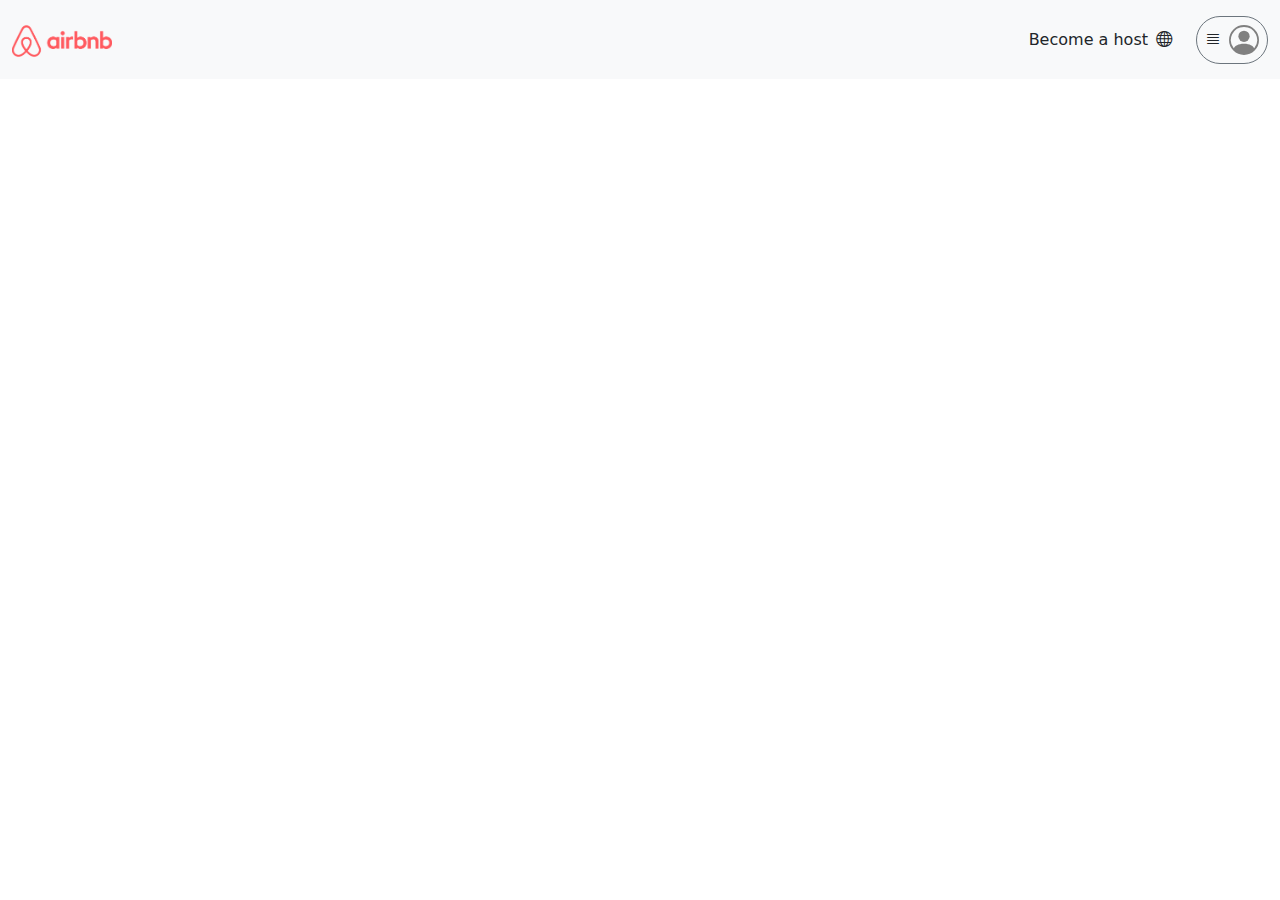
==== page2.html @ 9e8c6725 "fra" ====
<!DOCTYPE html>
<html lang="en">

<head>
    <meta charset="UTF-8">
    <meta name="viewport" content="width=device-width, initial-scale=1.0">
    <link href="https://cdn.jsdelivr.net/npm/bootstrap@5.3.3/dist/css/bootstrap.min.css" rel="stylesheet"
        integrity="sha384-QWTKZyjpPEjISv5WaRU9OFeRpok6YctnYmDr5pNlyT2bRjXh0JMhjY6hW+ALEwIH" crossorigin="anonymous">
    <link rel="stylesheet" href="https://cdn.jsdelivr.net/npm/bootstrap-icons@1.11.3/font/bootstrap-icons.min.css">
    <link rel="stylesheet" href="style.css">
    <title>page 2</title>
</head>
<header>
    <nav class="navbar bg-body-tertiary">
        <div class="container-fluid">
            <a class="navbar-brand navPage2" href="#">
                <img src="assets/logo-pink.png" alt="Logo" width="28" height="50" class="d-inline-block align-text-top">

            </a>

            <div class="d-flex gap-4 justify-content-center align-items-center">
                <div class="d-flex align-items-center gap-2 host">
                    <p class="mb-0">Become a host</p>
                    <i class="bi bi-globe"></i>
                </div>
                <div>
                    <span class="d-flex align-items-center gap-2 rounded-pill border border-secondary p-2">
                        <i class="bi bi-justify"></i>
                        <svg xmlns="http://www.w3.org/2000/svg" width="30" height="30" fill="grey"
                            class="bi bi-person-circle" viewBox="0 0 16 16">
                            <path d="M11 6a3 3 0 1 1-6 0 3 3 0 0 1 6 0" />
                            <path fill-rule="evenodd"
                                d="M0 8a8 8 0 1 1 16 0A8 8 0 0 1 0 8m8-7a7 7 0 0 0-5.468 11.37C3.242 11.226 4.805 10 8 10s4.757 1.225 5.468 2.37A7 7 0 0 0 8 1" />
                        </svg>
                    </span>
                </div>
            </div>



    </nav>
</header>

<body>

</body>
<script src="https://cdn.jsdelivr.net/npm/bootstrap@5.3.3/dist/js/bootstrap.bundle.min.js"
    integrity="sha384-YvpcrYf0tY3lHB60NNkmXc5s9fDVZLESaAA55NDzOxhy9GkcIdslK1eN7N6jIeHz"
    crossorigin="anonymous"></script>


</html>
---- style.css ----
.navbar-brand img{
    width: 100px;
}



.Ricerca-Generale input{
    width: 600px;
    padding: 15px;
    border: none;

    
}


/* style pagina 2 */
.host{
    cursor: pointer;
}
.host:hover {
    border-radius: 30px;
    background-color: lightgrey;
    
}

/* fine style pagina 2 */
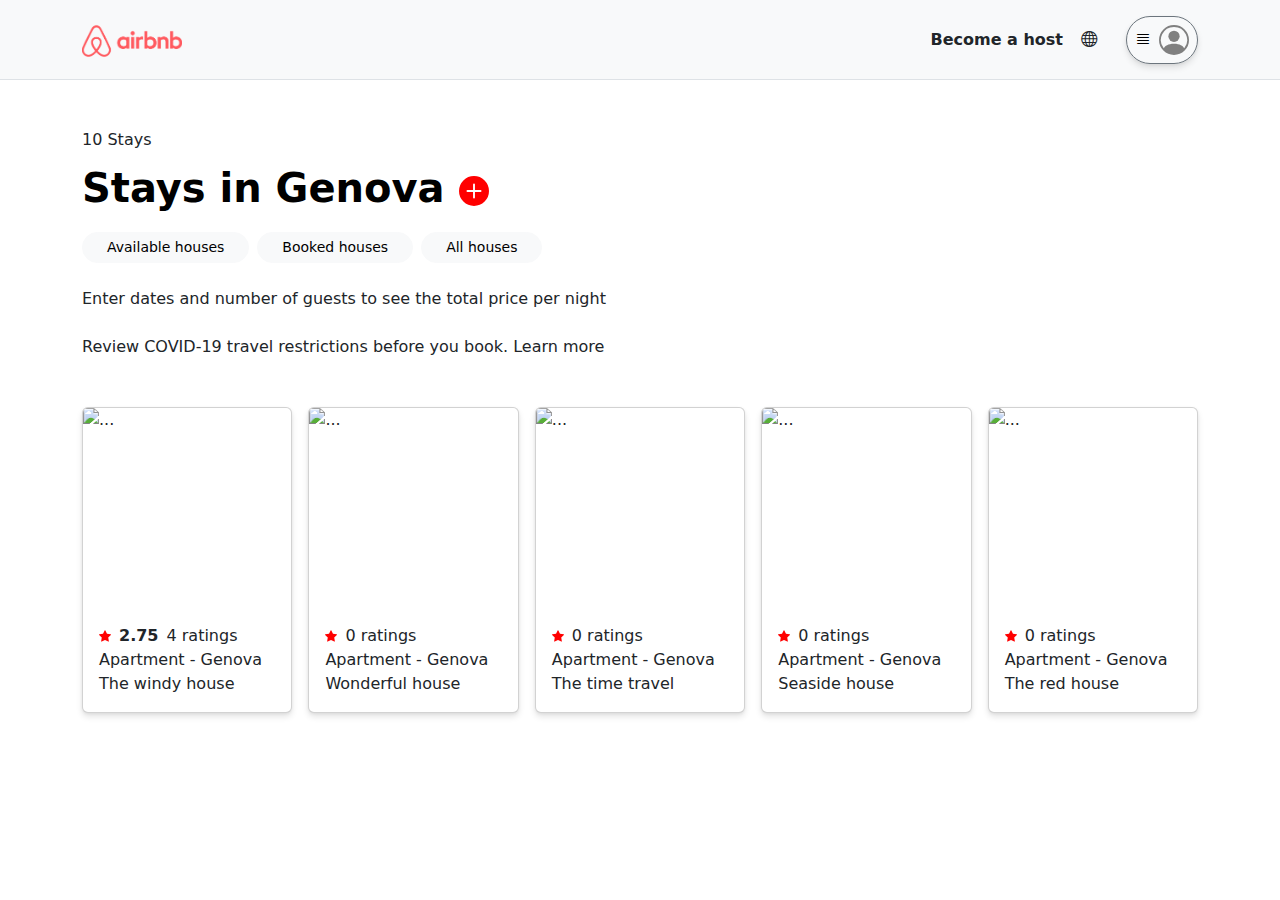
==== commit 586e105f: "fra" ====
--- a/page2.html
+++ b/page2.html
@@ -7,25 +7,46 @@
     <link href="https://cdn.jsdelivr.net/npm/bootstrap@5.3.3/dist/css/bootstrap.min.css" rel="stylesheet"
         integrity="sha384-QWTKZyjpPEjISv5WaRU9OFeRpok6YctnYmDr5pNlyT2bRjXh0JMhjY6hW+ALEwIH" crossorigin="anonymous">
     <link rel="stylesheet" href="https://cdn.jsdelivr.net/npm/bootstrap-icons@1.11.3/font/bootstrap-icons.min.css">
-    <link rel="stylesheet" href="style.css">
+    <link rel="stylesheet" href="style2.css">
     <title>page 2</title>
 </head>
 <header>
-    <nav class="navbar bg-body-tertiary">
-        <div class="container-fluid">
+    <nav class="navbar bg-body-tertiary border-bottom">
+        <div class="container">
             <a class="navbar-brand navPage2" href="#">
-                <img src="assets/logo-pink.png" alt="Logo" width="28" height="50" class="d-inline-block align-text-top">
+                <img src="assets/logo-pink.png" alt="Logo" width="100" height="50"
+                    class="d-inline-block align-text-top">
 
             </a>
 
             <div class="d-flex gap-4 justify-content-center align-items-center">
-                <div class="d-flex align-items-center gap-2 host">
-                    <p class="mb-0">Become a host</p>
-                    <i class="bi bi-globe"></i>
-                </div>
+                <div class="d-flex align-items-center gap-2">
+                    <div class="host">
+                        <p class="mb-0 fw-bold">Become a host</p>
+                    </div>
+                    <div class="mondo">
+                        <i class="bi bi-globe"></i>
+                    </div>
+                </div>
+                <!-- div che contiene lo span user col menu dropdown -->
                 <div>
-                    <span class="d-flex align-items-center gap-2 rounded-pill border border-secondary p-2">
-                        <i class="bi bi-justify"></i>
+                    <span
+                        class="d-flex align-items-center gap-2 rounded-pill border border-secondary p-2 dropdown user">
+                        <a href="#" class="dropdown-toggle" data-bs-toggle="dropdown" aria-expanded="false"
+                            style="color: black;"><i class="bi bi-justify"></i></a>
+                        <ul class="dropdown-menu dropdown-menu-lg-end">
+                            <li><a class="dropdown-item" href="#">Registrati</a></li>
+                            <li><a class="dropdown-item" href="#">Accedi</a></li>
+                            <li>
+                                <hr class="dropdown-divider">
+                            </li>
+                            <li><a class="dropdown-item" href="#">Gift Card</a></li>
+                            <li><a class="dropdown-item" href="#">Affitta con Airbnb</a></li>
+                            <li><a class="dropdown-item" href="#">Proponi un'esperienza</a></li>
+                            <li><a class="dropdown-item" href="#">Centro assistenza</a></li>
+                        </ul>
+
+
                         <svg xmlns="http://www.w3.org/2000/svg" width="30" height="30" fill="grey"
                             class="bi bi-person-circle" viewBox="0 0 16 16">
                             <path d="M11 6a3 3 0 1 1-6 0 3 3 0 0 1 6 0" />
@@ -42,6 +63,136 @@
 </header>
 
 <body>
+    <main>
+        <!-- hero -->
+
+        <div class="container col-xxl-10  mb-0 staysIn">
+            <div class="row flex-lg-row-reverse align-items-center g-5 py-5">
+                <div class="col-10 col-sm-8 col-lg-6">
+
+                </div>
+                <div class="col-lg-6">
+                    <p class="fs-6 text-nowrap">10 Stays</p>
+                    <h1 class="display-6 fw-bold text-body-emphasis lh-1 mb-4">
+                        Stays in Genova
+                        <svg xmlns="http://www.w3.org/2000/svg" width="30" height="30" fill="red"
+                            class="bi bi-plus-circle-fill" viewBox="0 0 16 16">
+                            <path
+                                d="M16 8A8 8 0 1 1 0 8a8 8 0 0 1 16 0M8.5 4.5a.5.5 0 0 0-1 0v3h-3a.5.5 0 0 0 0 1h3v3a.5.5 0 0 0 1 0v-3h3a.5.5 0 0 0 0-1h-3z" />
+                        </svg>
+                    </h1>
+                    <div class="d-grid gap-2 d-md-flex justify-content-md-start">
+                        <button type="button" class="btn btn-light btn-sm px-4 text-black rounded-pill">Available
+                            houses</button>
+                        <button type="button" class="btn btn-light btn-sm px-4 text-black rounded-pill">Booked
+                            houses</button>
+                        <button type="button" class="btn btn-light btn-sm px-4 text-black rounded-pill">All
+                            houses</button>
+                    </div>
+                    <p class="fs-6 mt-4 text-nowrap">Enter dates and number of guests to see the total price per night
+                    </p>
+                    <p class="fs-6 mt-4 mb-0 text-nowrap">Review COVID-19 travel restrictions before you book. Learn
+                        more</p>
+                </div>
+            </div>
+        </div>
+        <!-- sezione con le card -->
+        <div class="container d-flex gap-3 mb-4">
+            <div class="card" style="width: 18rem;">
+                <img src="assets/image g1.jpg" class="card-img-top img-fluid" alt="..."
+                    style="object-fit: cover; height: 200px;">
+                <div class="card-body">
+                    <div class="d-flex gap-2 align-items-center">
+                        <svg xmlns="http://www.w3.org/2000/svg" width="12" height="12" fill="red"
+                            class="bi bi-star-fill" viewBox="0 0 16 16">
+                            <path
+                                d="M3.612 15.443c-.386.198-.824-.149-.746-.592l.83-4.73L.173 6.765c-.329-.314-.158-.888.283-.95l4.898-.696L7.538.792c.197-.39.73-.39.927 0l2.184 4.327 4.898.696c.441.062.612.636.282.95l-3.522 3.356.83 4.73c.078.443-.36.79-.746.592L8 13.187l-4.389 2.256z" />
+                        </svg>
+                        <!-- ricordati!mb-0 per <p>: Elimina il margine inferiore predefinito dei paragrafi, che spesso causa disallineamenti. -->
+                        <p class="fs-6 fw-bold mb-0">2.75</p>
+                        <p class="fs-6 mb-0">4 ratings</p>
+                    </div>
+                    <p class="card-text">Apartment - Genova <br> The windy house</p>
+                </div>
+            </div>
+            <div class="card" style="width: 18rem;">
+                <img src="assets/image g2.jpg" class="card-img-top img-fluid" alt="..."
+                    style="object-fit: cover; height: 200px;">
+                <div class="card-body">
+                    <div class="d-flex gap-2 align-items-center">
+                        <svg xmlns="http://www.w3.org/2000/svg" width="12" height="12" fill="red"
+                            class="bi bi-star-fill" viewBox="0 0 16 16">
+                            <path
+                                d="M3.612 15.443c-.386.198-.824-.149-.746-.592l.83-4.73L.173 6.765c-.329-.314-.158-.888.283-.95l4.898-.696L7.538.792c.197-.39.73-.39.927 0l2.184 4.327 4.898.696c.441.062.612.636.282.95l-3.522 3.356.83 4.73c.078.443-.36.79-.746.592L8 13.187l-4.389 2.256z" />
+                        </svg>
+
+
+                        <p class="fs-6 mb-0">0 ratings</p>
+                    </div>
+                    <p class="card-text">Apartment - Genova <br>Wonderful house</p>
+                </div>
+            </div>
+
+            <div class="card" style="width: 18rem;">
+                <img src="assets/image g3.jpg" class="card-img-top img-fluid" alt="..."
+                    style="object-fit: cover; height: 200px;">
+                <div class="card-body">
+                    <div class="d-flex gap-2 align-items-center">
+                        <svg xmlns="http://www.w3.org/2000/svg" width="12" height="12" fill="red"
+                            class="bi bi-star-fill" viewBox="0 0 16 16">
+                            <path
+                                d="M3.612 15.443c-.386.198-.824-.149-.746-.592l.83-4.73L.173 6.765c-.329-.314-.158-.888.283-.95l4.898-.696L7.538.792c.197-.39.73-.39.927 0l2.184 4.327 4.898.696c.441.062.612.636.282.95l-3.522 3.356.83 4.73c.078.443-.36.79-.746.592L8 13.187l-4.389 2.256z" />
+                        </svg>
+
+                        <p class="fs-6 mb-0">0 ratings</p>
+                    </div>
+                    <p class="card-text">Apartment - Genova <br>The time travel</p>
+                </div>
+            </div>
+
+            <div class="card" style="width: 18rem;">
+                <img src="assets/image g4.jpg" class="card-img-top img-fluid" alt="..."
+                    style="object-fit: cover; height: 200px;">
+                <div class="card-body">
+                    <div class="d-flex gap-2 align-items-center">
+                        <svg xmlns="http://www.w3.org/2000/svg" width="12" height="12" fill="red"
+                            class="bi bi-star-fill" viewBox="0 0 16 16">
+                            <path
+                                d="M3.612 15.443c-.386.198-.824-.149-.746-.592l.83-4.73L.173 6.765c-.329-.314-.158-.888.283-.95l4.898-.696L7.538.792c.197-.39.73-.39.927 0l2.184 4.327 4.898.696c.441.062.612.636.282.95l-3.522 3.356.83 4.73c.078.443-.36.79-.746.592L8 13.187l-4.389 2.256z" />
+                        </svg>
+
+
+                        <p class="fs-6 mb-0">0 ratings</p>
+                    </div>
+                    <p class="card-text">Apartment - Genova <br>Seaside house</p>
+                </div>
+            </div>
+
+            <div class="card" style="width: 18rem;">
+                <img src="assets/image g5.jpg" class="card-img-top img-fluid" alt="..."
+                    style="object-fit: cover; height: 200px;">
+                <div class="card-body">
+                    <div class="d-flex gap-2 align-items-center">
+                        <svg xmlns="http://www.w3.org/2000/svg" width="12" height="12" fill="red"
+                            class="bi bi-star-fill" viewBox="0 0 16 16">
+                            <path
+                                d="M3.612 15.443c-.386.198-.824-.149-.746-.592l.83-4.73L.173 6.765c-.329-.314-.158-.888.283-.95l4.898-.696L7.538.792c.197-.39.73-.39.927 0l2.184 4.327 4.898.696c.441.062.612.636.282.95l-3.522 3.356.83 4.73c.078.443-.36.79-.746.592L8 13.187l-4.389 2.256z" />
+                        </svg>
+
+
+                        <p class="fs-6 mb-0">0 ratings</p>
+                    </div>
+                    <p class="card-text">Apartment - Genova <br>The red house</p>
+                </div>
+            </div>
+
+
+
+
+
+
+
+    </main>
 
 </body>
 <script src="https://cdn.jsdelivr.net/npm/bootstrap@5.3.3/dist/js/bootstrap.bundle.min.js"
--- a/style2.css
+++ b/style2.css
@@ -0,0 +1,58 @@
+.body {
+    margin: 0;
+    padding: 0;
+}
+
+.host{
+padding: 5px;
+    cursor: pointer;
+}
+
+.mondo{
+    padding: 5px;
+    cursor: pointer;
+}
+
+.host:hover  {
+    background-color: rgba(211, 211, 211, 0.459);
+    border-radius: 30px;
+    padding: 5px;
+
+}
+
+.mondo:hover {
+    background-color: rgba(211, 211, 211, 0.459);
+    border-radius: 50%;
+    
+    padding: 5px;
+
+}
+
+
+
+.user {
+    box-shadow: 0 4px 6px rgba(0, 0, 0, 0.1), 0 1px 3px rgba(0, 0, 0, 0.06);
+    transition: transform 0.2s ease, box-shadow 0.2s ease;
+}
+
+.user:hover {
+    box-shadow: 0 10px 15px rgba(0, 0, 0, 0.2), 0 4px 6px rgba(0, 0, 0, 0.1);
+
+}
+
+.dropdown-toggle::after {
+    display: none !important;
+}
+
+.card {
+    box-shadow: 0 4px 6px rgba(0, 0, 0, 0.1), 0 1px 3px rgba(0, 0, 0, 0.06);
+}
+
+
+
+
+
+
+
+/* responsive css */
+
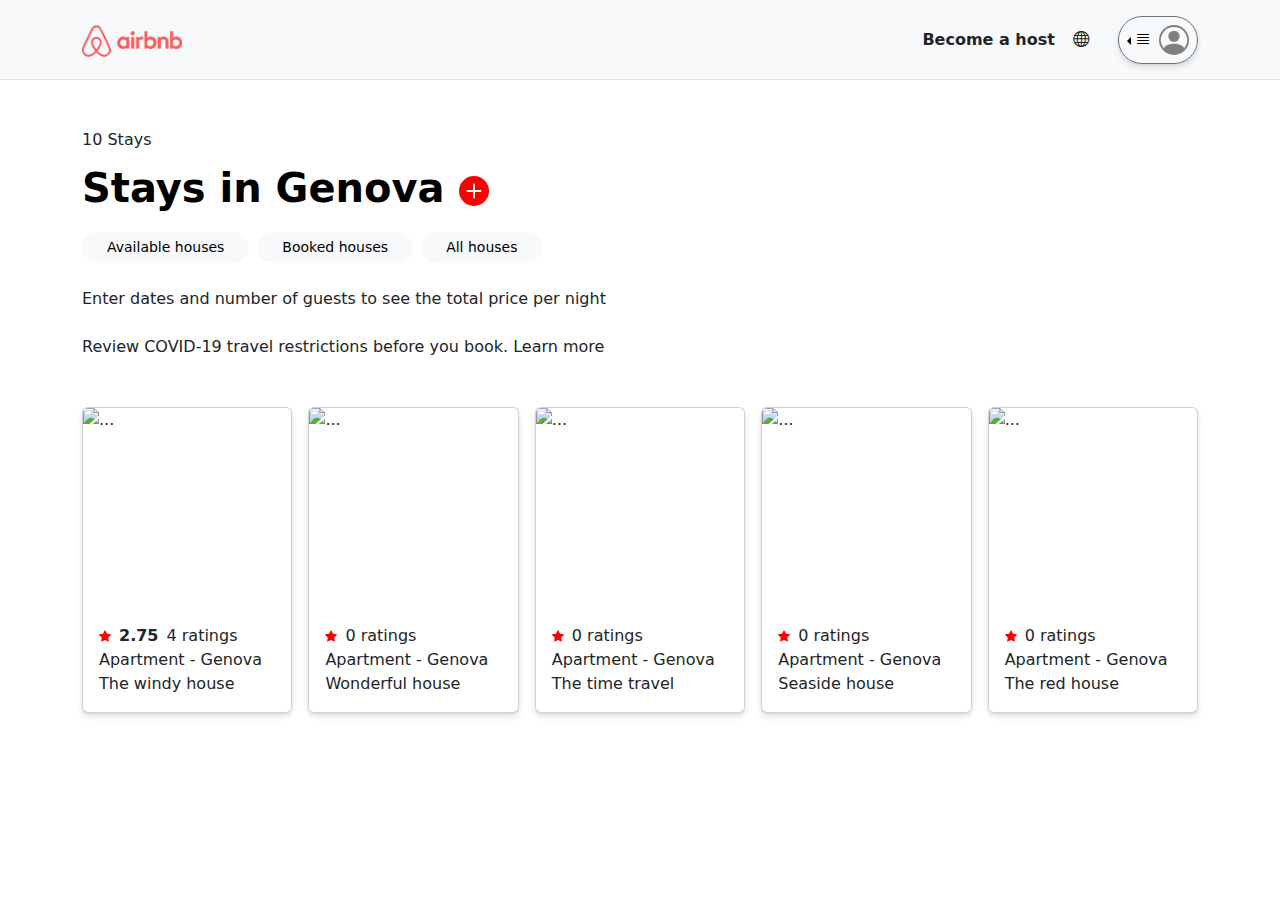
==== commit 041b77eb: "dropstart" ====
--- a/page2.html
+++ b/page2.html
@@ -31,7 +31,7 @@
                 <!-- div che contiene lo span user col menu dropdown -->
                 <div>
                     <span
-                        class="d-flex align-items-center gap-2 rounded-pill border border-secondary p-2 dropdown user">
+                        class="d-flex align-items-center gap-2 rounded-pill border border-secondary p-2 dropstart user">
                         <a href="#" class="dropdown-toggle" data-bs-toggle="dropdown" aria-expanded="false"
                             style="color: black;"><i class="bi bi-justify"></i></a>
                         <ul class="dropdown-menu dropdown-menu-lg-end">
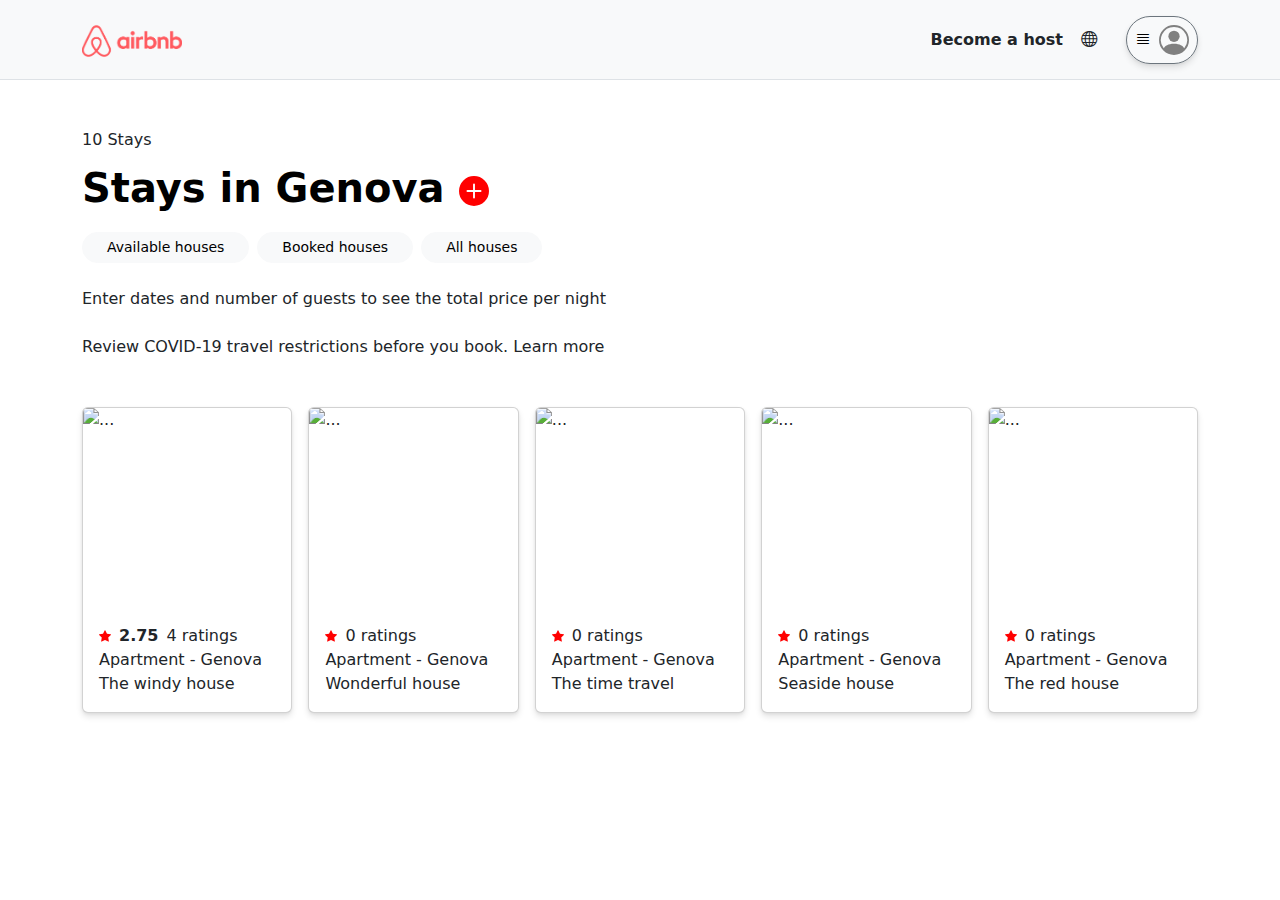
==== commit 25778e0a: "Update page2.html" ====
--- a/page2.html
+++ b/page2.html
@@ -31,10 +31,10 @@
                 <!-- div che contiene lo span user col menu dropdown -->
                 <div>
                     <span
-                        class="d-flex align-items-center gap-2 rounded-pill border border-secondary p-2 dropstart user">
+                        class="d-flex align-items-center gap-2 rounded-pill border border-secondary p-2 user">
                         <a href="#" class="dropdown-toggle" data-bs-toggle="dropdown" aria-expanded="false"
                             style="color: black;"><i class="bi bi-justify"></i></a>
-                        <ul class="dropdown-menu dropdown-menu-lg-end">
+                        <ul class="dropdown-menu dropdown-menu-lg-end"> <!--uso la classe dropdown-menu-lg-end per gestire da dove fr vedere il menu a seconda della grandezza schermo-->
                             <li><a class="dropdown-item" href="#">Registrati</a></li>
                             <li><a class="dropdown-item" href="#">Accedi</a></li>
                             <li>
--- a/style2.css
+++ b/style2.css
@@ -1,4 +1,10 @@
+ @import url('https://fonts.googleapis.com/css?family=Fira+Sans:100,200,300,400,500,600,700,800,900');
+
+
+
+
 .body {
+    font-family: Fira Sans;
     margin: 0;
     padding: 0;
 }
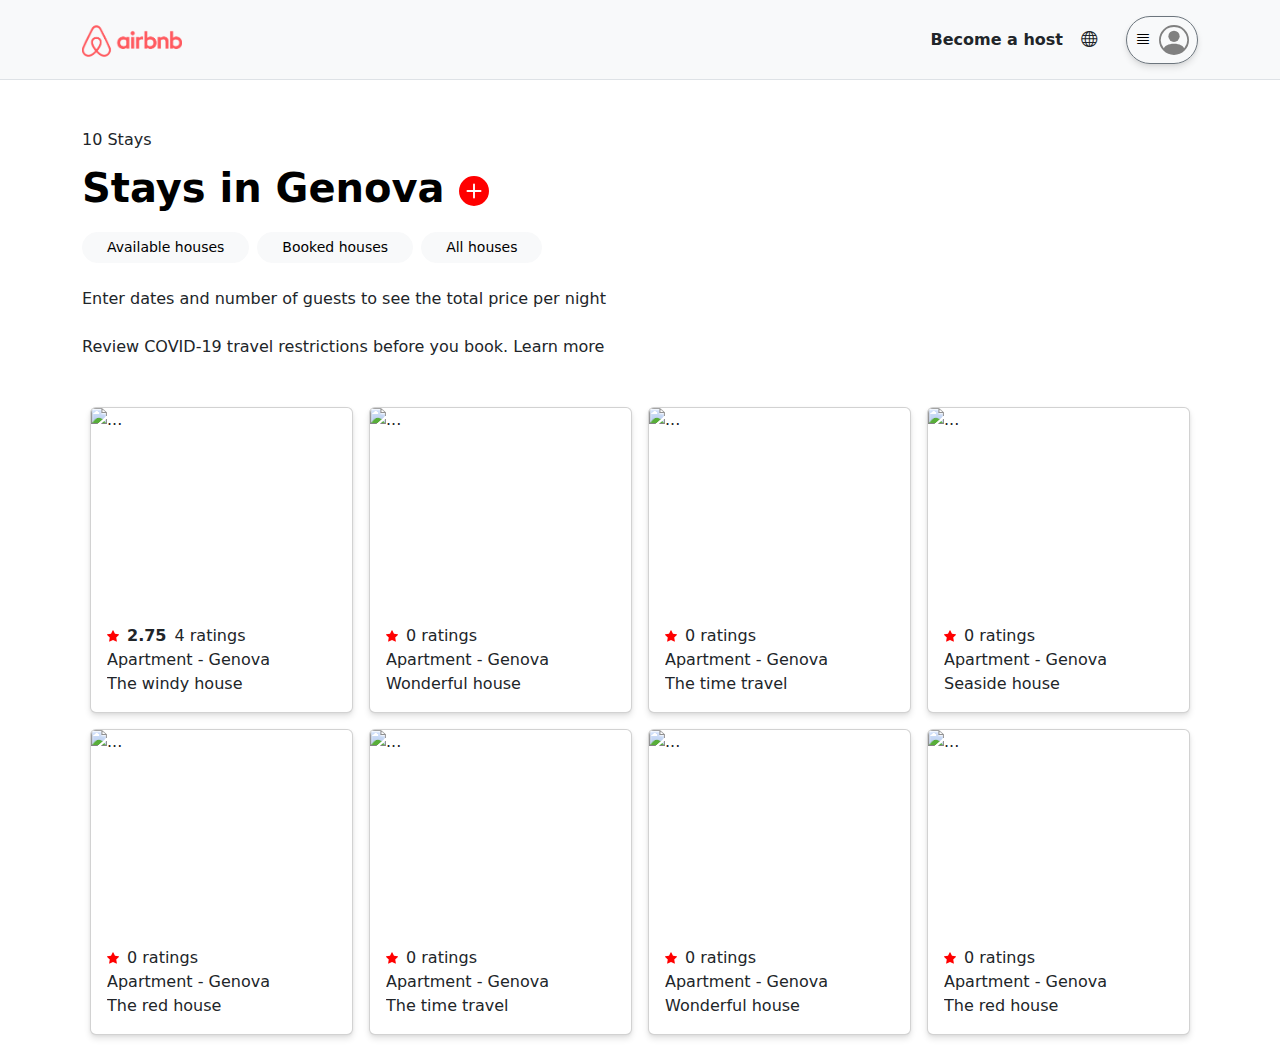
==== commit aae1cce6: "frA" ====
--- a/page2.html
+++ b/page2.html
@@ -30,11 +30,11 @@
                 </div>
                 <!-- div che contiene lo span user col menu dropdown -->
                 <div>
-                    <span
-                        class="d-flex align-items-center gap-2 rounded-pill border border-secondary p-2 user">
+                    <span class="d-flex align-items-center gap-2 rounded-pill border border-secondary p-2 user">
                         <a href="#" class="dropdown-toggle" data-bs-toggle="dropdown" aria-expanded="false"
                             style="color: black;"><i class="bi bi-justify"></i></a>
-                        <ul class="dropdown-menu dropdown-menu-lg-end"> <!--uso la classe dropdown-menu-lg-end per gestire da dove fr vedere il menu a seconda della grandezza schermo-->
+                        <ul class="dropdown-menu dropdown-menu-lg-end">
+                            <!--uso la classe dropdown-menu-lg-end per gestire da dove fr vedere il menu a seconda della grandezza schermo-->
                             <li><a class="dropdown-item" href="#">Registrati</a></li>
                             <li><a class="dropdown-item" href="#">Accedi</a></li>
                             <li>
@@ -97,7 +97,7 @@
             </div>
         </div>
         <!-- sezione con le card -->
-        <div class="container d-flex gap-3 mb-4">
+        <div class="container d-flex gap-3 mb-4 cardContainer">
             <div class="card" style="width: 18rem;">
                 <img src="assets/image g1.jpg" class="card-img-top img-fluid" alt="..."
                     style="object-fit: cover; height: 200px;">
@@ -185,6 +185,61 @@
                     <p class="card-text">Apartment - Genova <br>The red house</p>
                 </div>
             </div>
+
+            <div class="card" style="width: 18rem;">
+                <img src="assets/image g3.jpg" class="card-img-top img-fluid" alt="..."
+                    style="object-fit: cover; height: 200px;">
+                <div class="card-body">
+                    <div class="d-flex gap-2 align-items-center">
+                        <svg xmlns="http://www.w3.org/2000/svg" width="12" height="12" fill="red"
+                            class="bi bi-star-fill" viewBox="0 0 16 16">
+                            <path
+                                d="M3.612 15.443c-.386.198-.824-.149-.746-.592l.83-4.73L.173 6.765c-.329-.314-.158-.888.283-.95l4.898-.696L7.538.792c.197-.39.73-.39.927 0l2.184 4.327 4.898.696c.441.062.612.636.282.95l-3.522 3.356.83 4.73c.078.443-.36.79-.746.592L8 13.187l-4.389 2.256z" />
+                        </svg>
+
+                        <p class="fs-6 mb-0">0 ratings</p>
+                    </div>
+                    <p class="card-text">Apartment - Genova <br>The time travel</p>
+                </div>
+            </div>
+
+            <div class="card" style="width: 18rem;">
+                <img src="assets/image g2.jpg" class="card-img-top img-fluid" alt="..."
+                    style="object-fit: cover; height: 200px;">
+                <div class="card-body">
+                    <div class="d-flex gap-2 align-items-center">
+                        <svg xmlns="http://www.w3.org/2000/svg" width="12" height="12" fill="red"
+                            class="bi bi-star-fill" viewBox="0 0 16 16">
+                            <path
+                                d="M3.612 15.443c-.386.198-.824-.149-.746-.592l.83-4.73L.173 6.765c-.329-.314-.158-.888.283-.95l4.898-.696L7.538.792c.197-.39.73-.39.927 0l2.184 4.327 4.898.696c.441.062.612.636.282.95l-3.522 3.356.83 4.73c.078.443-.36.79-.746.592L8 13.187l-4.389 2.256z" />
+                        </svg>
+
+
+                        <p class="fs-6 mb-0">0 ratings</p>
+                    </div>
+                    <p class="card-text">Apartment - Genova <br>Wonderful house</p>
+                </div>
+            </div>
+
+
+            <div class="card" style="width: 18rem;">
+                <img src="assets/image g5.jpg" class="card-img-top img-fluid" alt="..."
+                    style="object-fit: cover; height: 200px;">
+                <div class="card-body">
+                    <div class="d-flex gap-2 align-items-center">
+                        <svg xmlns="http://www.w3.org/2000/svg" width="12" height="12" fill="red"
+                            class="bi bi-star-fill" viewBox="0 0 16 16">
+                            <path
+                                d="M3.612 15.443c-.386.198-.824-.149-.746-.592l.83-4.73L.173 6.765c-.329-.314-.158-.888.283-.95l4.898-.696L7.538.792c.197-.39.73-.39.927 0l2.184 4.327 4.898.696c.441.062.612.636.282.95l-3.522 3.356.83 4.73c.078.443-.36.79-.746.592L8 13.187l-4.389 2.256z" />
+                        </svg>
+
+
+                        <p class="fs-6 mb-0">0 ratings</p>
+                    </div>
+                    <p class="card-text">Apartment - Genova <br>The red house</p>
+                </div>
+            </div>
+        </div>
 
 
 
--- a/style2.css
+++ b/style2.css
@@ -50,15 +50,41 @@
     display: none !important;
 }
 
+.cardContainer {
+    display: flex;
+    flex-wrap: wrap; /* Permette di andare su più righe */
+    gap: 16px; /* Spaziatura tra le card */
+    justify-content: center; /* Centra le card */
+}
+
 .card {
     box-shadow: 0 4px 6px rgba(0, 0, 0, 0.1), 0 1px 3px rgba(0, 0, 0, 0.06);
+    flex: 1 1 calc(50% - 16px); /* Ogni card occupa il 50% dello spazio meno il gap*/
+    max-width: calc(50% - 16px); 
 }
 
 
-
+.card-text {
+    white-space: nowrap; /* Evita che il testo vada su più righe */
+    overflow: hidden; /* Nasconde il testo in eccesso */
+    text-overflow: ellipsis; /* Aggiunge "..." se il testo è troppo lungo */
+}
 
 
 
 
 /* responsive css */
 
+@media (min-width: 768px) {
+    .card {
+        flex: 1 1 calc(33.33% - 16px); /* Tre card per riga sui tablet */
+        max-width: calc(33.33% - 16px);
+    }
+}
+
+@media (min-width: 1024px) {
+    .card {
+        flex: 1 1 calc(25% - 16px); /* Quattro card per riga sui desktop */
+        max-width: calc(25% - 16px);
+    }
+}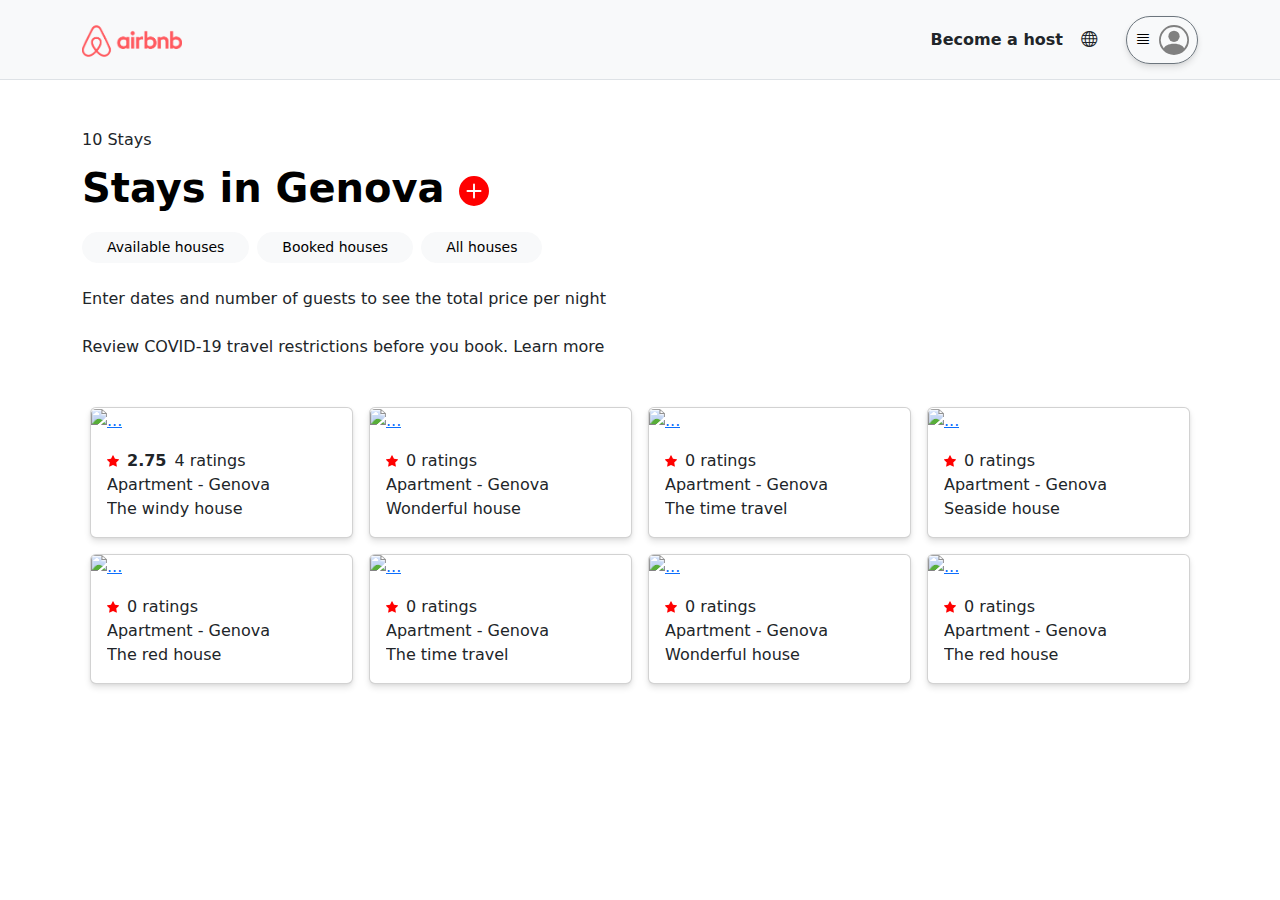
==== commit c2ae199c: "fra" ====
--- a/page2.html
+++ b/page2.html
@@ -99,8 +99,8 @@
         <!-- sezione con le card -->
         <div class="container d-flex gap-3 mb-4 cardContainer">
             <div class="card" style="width: 18rem;">
-                <img src="assets/image g1.jpg" class="card-img-top img-fluid" alt="..."
-                    style="object-fit: cover; height: 200px;">
+                <a href="page3.html"><img src="assets/image g1.jpg" class="card-img-top img-fluid" alt="..."
+                    style="object-fit: cover; height: 200px;"></a>
                 <div class="card-body">
                     <div class="d-flex gap-2 align-items-center">
                         <svg xmlns="http://www.w3.org/2000/svg" width="12" height="12" fill="red"
@@ -116,8 +116,8 @@
                 </div>
             </div>
             <div class="card" style="width: 18rem;">
-                <img src="assets/image g2.jpg" class="card-img-top img-fluid" alt="..."
-                    style="object-fit: cover; height: 200px;">
+                <a href="page3.html"><img src="assets/image g2.jpg" class="card-img-top img-fluid" alt="..."
+                    style="object-fit: cover; height: 200px;"></a>
                 <div class="card-body">
                     <div class="d-flex gap-2 align-items-center">
                         <svg xmlns="http://www.w3.org/2000/svg" width="12" height="12" fill="red"
@@ -134,8 +134,8 @@
             </div>
 
             <div class="card" style="width: 18rem;">
-                <img src="assets/image g3.jpg" class="card-img-top img-fluid" alt="..."
-                    style="object-fit: cover; height: 200px;">
+                <a href="page3.html"><img src="assets/image g3.jpg" class="card-img-top img-fluid" alt="..."
+                    style="object-fit: cover; height: 200px;"></a>
                 <div class="card-body">
                     <div class="d-flex gap-2 align-items-center">
                         <svg xmlns="http://www.w3.org/2000/svg" width="12" height="12" fill="red"
@@ -151,8 +151,8 @@
             </div>
 
             <div class="card" style="width: 18rem;">
-                <img src="assets/image g4.jpg" class="card-img-top img-fluid" alt="..."
-                    style="object-fit: cover; height: 200px;">
+                <a href="page3.html"><img src="assets/image g4.jpg" class="card-img-top img-fluid" alt="..."
+                    style="object-fit: cover; height: 200px;"></a>
                 <div class="card-body">
                     <div class="d-flex gap-2 align-items-center">
                         <svg xmlns="http://www.w3.org/2000/svg" width="12" height="12" fill="red"
@@ -169,8 +169,8 @@
             </div>
 
             <div class="card" style="width: 18rem;">
-                <img src="assets/image g5.jpg" class="card-img-top img-fluid" alt="..."
-                    style="object-fit: cover; height: 200px;">
+                <a href="page3.html"><img src="assets/image g5.jpg" class="card-img-top img-fluid" alt="..."
+                    style="object-fit: cover; height: 200px;"></a>
                 <div class="card-body">
                     <div class="d-flex gap-2 align-items-center">
                         <svg xmlns="http://www.w3.org/2000/svg" width="12" height="12" fill="red"
@@ -187,8 +187,8 @@
             </div>
 
             <div class="card" style="width: 18rem;">
-                <img src="assets/image g3.jpg" class="card-img-top img-fluid" alt="..."
-                    style="object-fit: cover; height: 200px;">
+                <a href="page3.html"><img src="assets/image g3.jpg" class="card-img-top img-fluid" alt="..."
+                    style="object-fit: cover; height: 200px;"></a>
                 <div class="card-body">
                     <div class="d-flex gap-2 align-items-center">
                         <svg xmlns="http://www.w3.org/2000/svg" width="12" height="12" fill="red"
@@ -204,8 +204,8 @@
             </div>
 
             <div class="card" style="width: 18rem;">
-                <img src="assets/image g2.jpg" class="card-img-top img-fluid" alt="..."
-                    style="object-fit: cover; height: 200px;">
+                <a href="page3.html"><img src="assets/image g2.jpg" class="card-img-top img-fluid" alt="..."
+                    style="object-fit: cover; height: 200px;"></a>
                 <div class="card-body">
                     <div class="d-flex gap-2 align-items-center">
                         <svg xmlns="http://www.w3.org/2000/svg" width="12" height="12" fill="red"
@@ -223,8 +223,8 @@
 
 
             <div class="card" style="width: 18rem;">
-                <img src="assets/image g5.jpg" class="card-img-top img-fluid" alt="..."
-                    style="object-fit: cover; height: 200px;">
+                <a href="page3.html"><img src="assets/image g5.jpg" class="card-img-top img-fluid" alt="..."
+                    style="object-fit: cover; height: 200px;"></a>
                 <div class="card-body">
                     <div class="d-flex gap-2 align-items-center">
                         <svg xmlns="http://www.w3.org/2000/svg" width="12" height="12" fill="red"
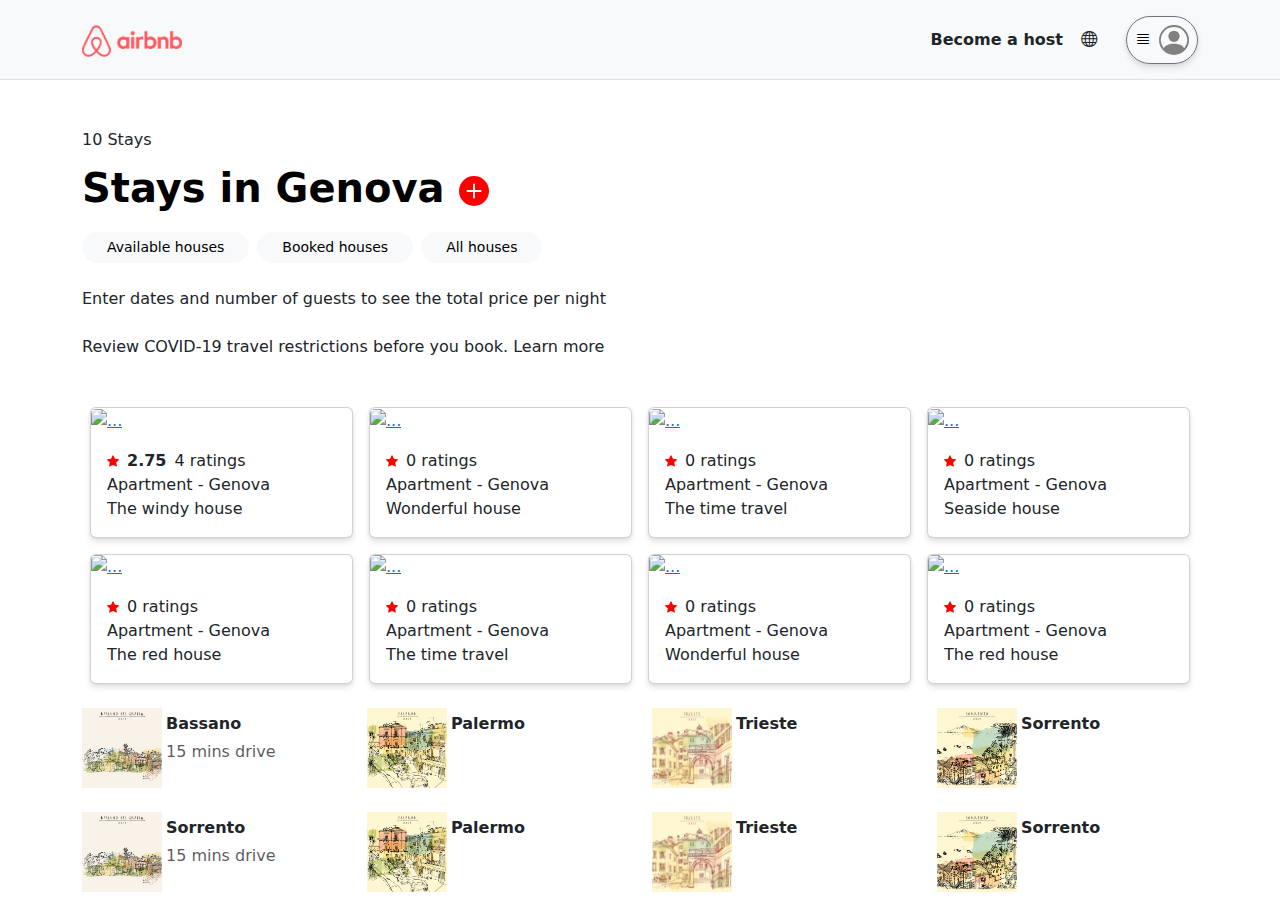
==== commit ea7691a0: "fra" ====
--- a/page2.html
+++ b/page2.html
@@ -100,7 +100,7 @@
         <div class="container d-flex gap-3 mb-4 cardContainer">
             <div class="card" style="width: 18rem;">
                 <a href="page3.html"><img src="assets/image g1.jpg" class="card-img-top img-fluid" alt="..."
-                    style="object-fit: cover; height: 200px;"></a>
+                        style="object-fit: cover; height: 200px;"></a>
                 <div class="card-body">
                     <div class="d-flex gap-2 align-items-center">
                         <svg xmlns="http://www.w3.org/2000/svg" width="12" height="12" fill="red"
@@ -117,7 +117,7 @@
             </div>
             <div class="card" style="width: 18rem;">
                 <a href="page3.html"><img src="assets/image g2.jpg" class="card-img-top img-fluid" alt="..."
-                    style="object-fit: cover; height: 200px;"></a>
+                        style="object-fit: cover; height: 200px;"></a>
                 <div class="card-body">
                     <div class="d-flex gap-2 align-items-center">
                         <svg xmlns="http://www.w3.org/2000/svg" width="12" height="12" fill="red"
@@ -135,7 +135,7 @@
 
             <div class="card" style="width: 18rem;">
                 <a href="page3.html"><img src="assets/image g3.jpg" class="card-img-top img-fluid" alt="..."
-                    style="object-fit: cover; height: 200px;"></a>
+                        style="object-fit: cover; height: 200px;"></a>
                 <div class="card-body">
                     <div class="d-flex gap-2 align-items-center">
                         <svg xmlns="http://www.w3.org/2000/svg" width="12" height="12" fill="red"
@@ -152,7 +152,7 @@
 
             <div class="card" style="width: 18rem;">
                 <a href="page3.html"><img src="assets/image g4.jpg" class="card-img-top img-fluid" alt="..."
-                    style="object-fit: cover; height: 200px;"></a>
+                        style="object-fit: cover; height: 200px;"></a>
                 <div class="card-body">
                     <div class="d-flex gap-2 align-items-center">
                         <svg xmlns="http://www.w3.org/2000/svg" width="12" height="12" fill="red"
@@ -170,7 +170,7 @@
 
             <div class="card" style="width: 18rem;">
                 <a href="page3.html"><img src="assets/image g5.jpg" class="card-img-top img-fluid" alt="..."
-                    style="object-fit: cover; height: 200px;"></a>
+                        style="object-fit: cover; height: 200px;"></a>
                 <div class="card-body">
                     <div class="d-flex gap-2 align-items-center">
                         <svg xmlns="http://www.w3.org/2000/svg" width="12" height="12" fill="red"
@@ -188,7 +188,7 @@
 
             <div class="card" style="width: 18rem;">
                 <a href="page3.html"><img src="assets/image g3.jpg" class="card-img-top img-fluid" alt="..."
-                    style="object-fit: cover; height: 200px;"></a>
+                        style="object-fit: cover; height: 200px;"></a>
                 <div class="card-body">
                     <div class="d-flex gap-2 align-items-center">
                         <svg xmlns="http://www.w3.org/2000/svg" width="12" height="12" fill="red"
@@ -205,7 +205,7 @@
 
             <div class="card" style="width: 18rem;">
                 <a href="page3.html"><img src="assets/image g2.jpg" class="card-img-top img-fluid" alt="..."
-                    style="object-fit: cover; height: 200px;"></a>
+                        style="object-fit: cover; height: 200px;"></a>
                 <div class="card-body">
                     <div class="d-flex gap-2 align-items-center">
                         <svg xmlns="http://www.w3.org/2000/svg" width="12" height="12" fill="red"
@@ -224,7 +224,7 @@
 
             <div class="card" style="width: 18rem;">
                 <a href="page3.html"><img src="assets/image g5.jpg" class="card-img-top img-fluid" alt="..."
-                    style="object-fit: cover; height: 200px;"></a>
+                        style="object-fit: cover; height: 200px;"></a>
                 <div class="card-body">
                     <div class="d-flex gap-2 align-items-center">
                         <svg xmlns="http://www.w3.org/2000/svg" width="12" height="12" fill="red"
@@ -247,7 +247,76 @@
 
 
 
+
+
+
     </main>
+    <!-- creo il footer per la home da inserire poi nella prima pagina--Ale prendi anche il pezzetto di css per la misura delle immagini!-->
+
+    <footer>
+        <div class="container">
+            <div class="row">
+                <!-- colonna 1 -->
+                <div class="col-md-3">
+                    <div class="d-flex align-items-start mb-4">
+                        <img src="assets/bassano.jpg" alt="">
+                        <div>
+                            <p class="fw-bold m-1">Bassano</p>
+                            <p class="text-muted m-1 row">15 mins drive</p>
+                        </div>
+                    </div>
+                    <div class="d-flex align-items-start mb-4">
+                        <img src="assets/bassano.jpg" alt="">
+                        <div>
+                            <p class="fw-bold m-1">Sorrento</p>
+                            <p class="text-muted m-1 row">15 mins drive</p>
+                        </div>
+                    </div>
+                </div>
+                <!-- colonna 2 -->
+                <div class="col-md-3">
+                    <div class="d-flex align-items-start mb-4">
+                        <img src="assets/palermo.jpg" alt="">
+                        <p class="fw-bold m-1">Palermo</p>
+                    </div>
+                    <div class="d-flex align-items-start mb-4">
+                        <img src="assets/palermo.jpg" alt="">
+                        <p class="fw-bold m-1">Palermo</p>
+
+                    </div>
+                </div>
+
+                <!-- colonna 3 -->
+                <div class="col-md-3">
+                    <div class="d-flex align-items-start mb-4">
+                        <img src="assets/trieste.jpg" alt="">
+                        <p class="fw-bold m-1">Trieste</p>
+                    </div>
+                    <div class="d-flex align-items-start mb-4">
+                        <img src="assets/trieste.jpg" alt="">
+                        <p class="fw-bold m-1">Trieste</p>
+
+                    </div>
+                </div>
+                <!-- colonna 4 -->
+                <div class="col-md-3">
+                    <div class="d-flex align-items-start mb-4">
+                        <img src="assets/sorrento.jpg" alt="">
+                        <p class="fw-bold m-1">Sorrento</p>
+                    </div>
+                    <div class="d-flex align-items-start mb-4">
+                        <img src="assets/sorrento.jpg" alt="">
+                        <p class="fw-bold m-1">Sorrento</p>
+                    </div>
+                </div>
+            </div>
+
+        </div>
+
+
+        
+    </footer>
+
 
 </body>
 <script src="https://cdn.jsdelivr.net/npm/bootstrap@5.3.3/dist/js/bootstrap.bundle.min.js"
--- a/style2.css
+++ b/style2.css
@@ -70,6 +70,12 @@
     text-overflow: ellipsis; /* Aggiunge "..." se il testo è troppo lungo */
 }
 
+/* css footer page1 */
+footer img{
+    width: 80px;
+    height: 80px;
+}
+/* ! */
 
 
 
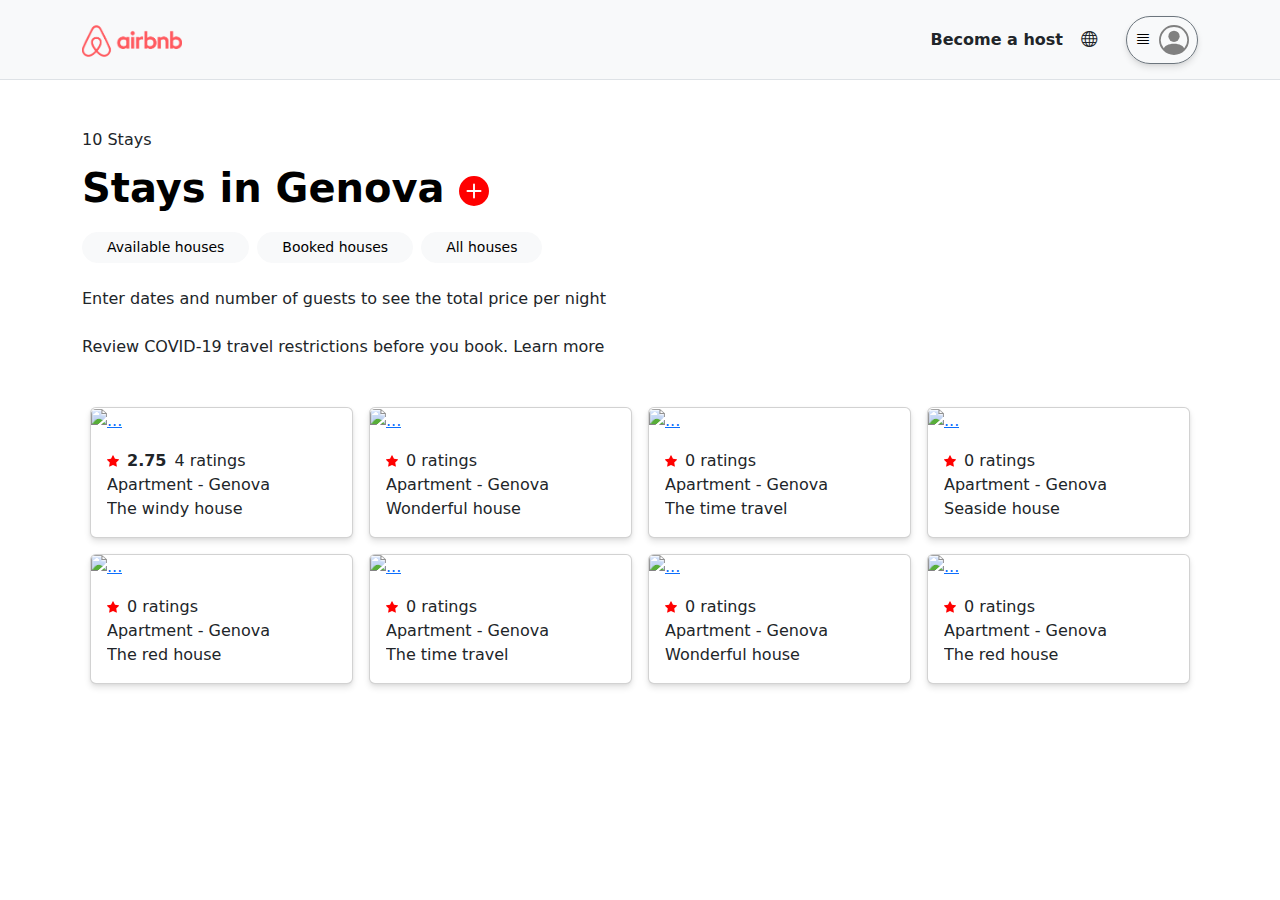
==== commit 456cb234: "fra" ====
--- a/page2.html
+++ b/page2.html
@@ -253,10 +253,10 @@
     </main>
     <!-- creo il footer per la home da inserire poi nella prima pagina--Ale prendi anche il pezzetto di css per la misura delle immagini!-->
 
-    <footer>
+    <!-- <footer>
         <div class="container">
             <div class="row">
-                <!-- colonna 1 -->
+              
                 <div class="col-md-3">
                     <div class="d-flex align-items-start mb-4">
                         <img src="assets/bassano.jpg" alt="">
@@ -273,7 +273,7 @@
                         </div>
                     </div>
                 </div>
-                <!-- colonna 2 -->
+                
                 <div class="col-md-3">
                     <div class="d-flex align-items-start mb-4">
                         <img src="assets/palermo.jpg" alt="">
@@ -286,7 +286,7 @@
                     </div>
                 </div>
 
-                <!-- colonna 3 -->
+               
                 <div class="col-md-3">
                     <div class="d-flex align-items-start mb-4">
                         <img src="assets/trieste.jpg" alt="">
@@ -298,7 +298,7 @@
 
                     </div>
                 </div>
-                <!-- colonna 4 -->
+                
                 <div class="col-md-3">
                     <div class="d-flex align-items-start mb-4">
                         <img src="assets/sorrento.jpg" alt="">
@@ -315,7 +315,7 @@
 
 
         
-    </footer>
+    </footer> -->
 
 
 </body>
--- a/style2.css
+++ b/style2.css
@@ -70,12 +70,6 @@
     text-overflow: ellipsis; /* Aggiunge "..." se il testo è troppo lungo */
 }
 
-/* css footer page1 */
-footer img{
-    width: 80px;
-    height: 80px;
-}
-/* ! */
 
 
 
